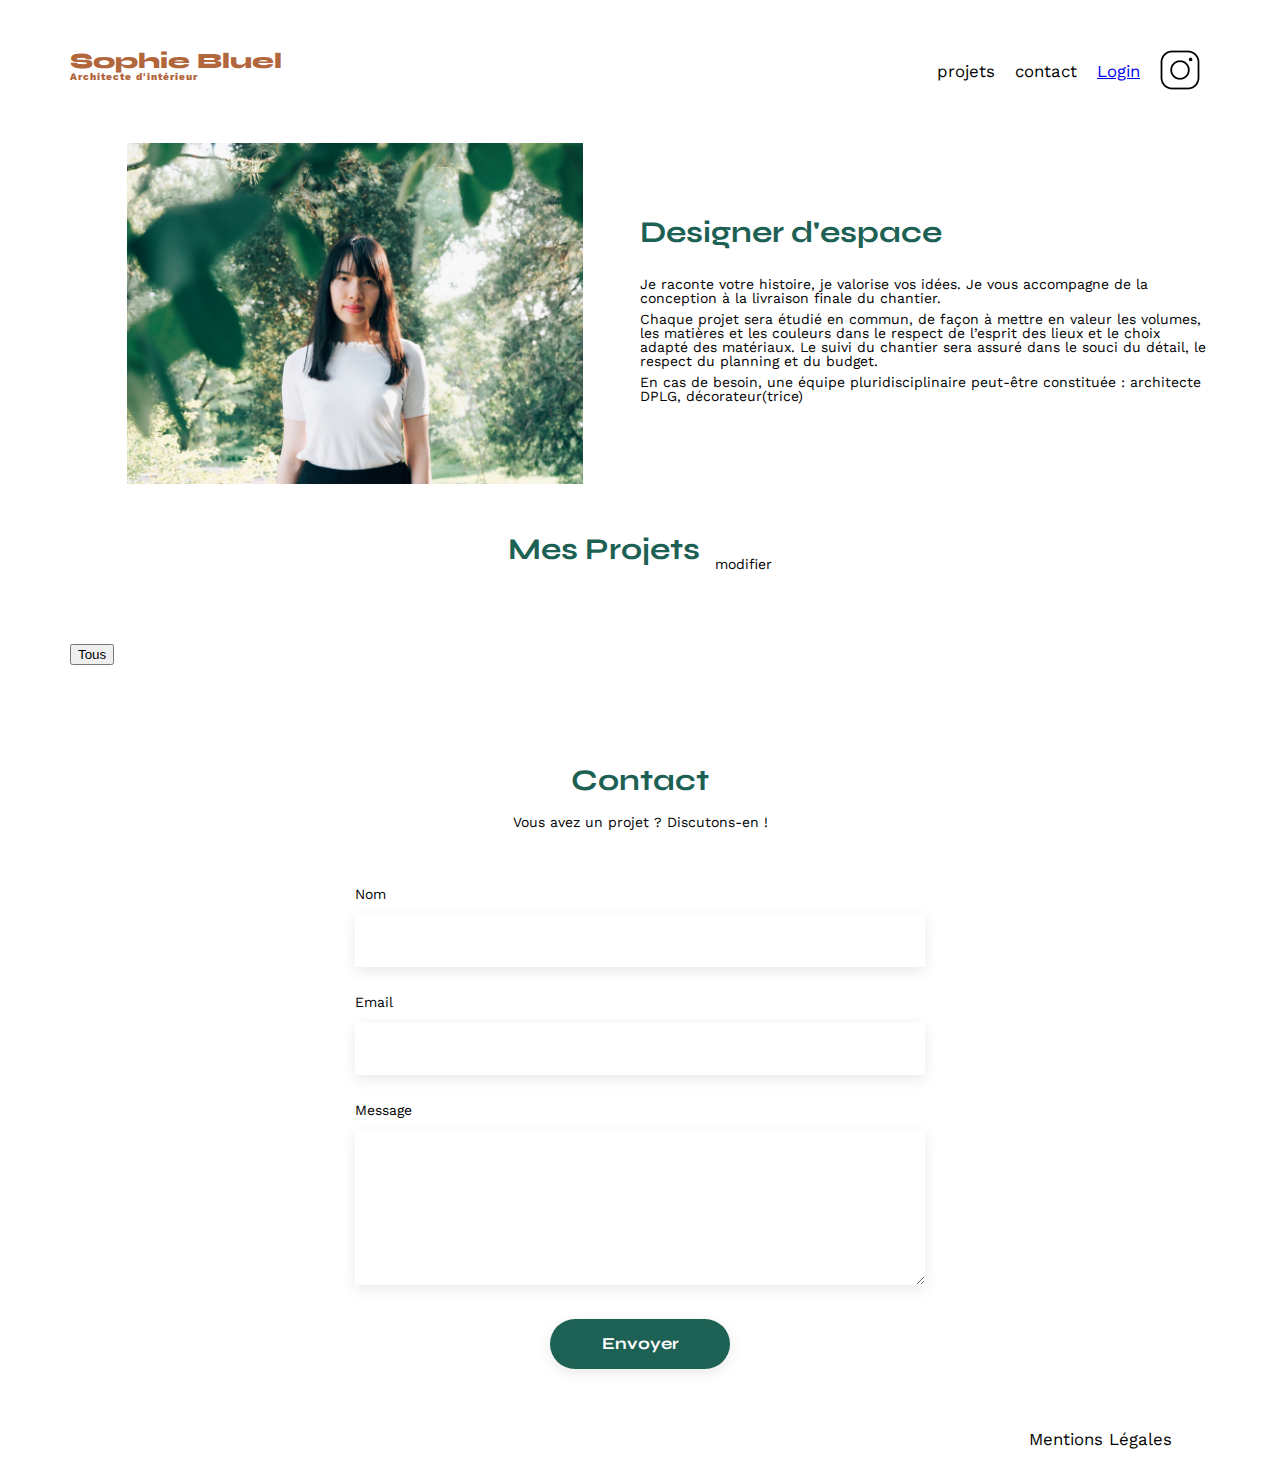
==== Portfolio-architecte-sophie-bluel-master/FrontEnd/index.html @ bfd73a56 "P3 Iniatial commit" ====
<!DOCTYPE html>
<html lang="fr">
<head>
	<meta charset="UTF-8">
	<title>Sophie Bluel - Architecte d'intérieur</title>
	<meta name="viewport" content="width=device-width, initial-scale=1.0">
	<link rel="preconnect" href="https://fonts.googleapis.com">
	<link rel="preconnect" href="https://fonts.gstatic.com" crossorigin>
	<link href="https://fonts.googleapis.com/css2?family=Syne:wght@700;800&family=Work+Sans&display=swap" rel="stylesheet">
	<meta name="description" content="">
	<link rel="stylesheet" href="./assets/style.css">
	<script src="./assets/scripts/scripts.js" defer></script>
</head>
<body>
<header>
	<h1>Sophie Bluel <span>Architecte d'intérieur</span></h1>
	<nav>
		<ul>
			<li>projets</li>
			<li>contact</li>
			<a href="login.html"><li id="loginBtn">login</li></a>
			<li><img src="./assets/icons/instagram.png" alt="Instagram"></li>
		</ul>
	</nav>
</header>
<main>
	<section id="introduction">
		<figure>
			<img src="./assets/images/sophie-bluel.png" alt="">
		</figure>
		<article>
			<h2>Designer d'espace</h2>
			<p>Je raconte votre histoire, je valorise vos idées. Je vous accompagne de la conception à la livraison finale du chantier.</p>
			<p>Chaque projet sera étudié en commun, de façon à mettre en valeur les volumes, les matières et les couleurs dans le respect de l’esprit des lieux et le choix adapté des matériaux. Le suivi du chantier sera assuré dans le souci du détail, le respect du planning et du budget.</p>
			<p>En cas de besoin, une équipe pluridisciplinaire peut-être constituée : architecte DPLG, décorateur(trice)</p>
		</article>
	</section>
	<section id="portfolio">
		<h2>Mes Projets</h2>
		<section class="filters">
			<button class="filterCategory" id="tousBtn" hidden>Tous</button>
		</section>
		<div class="gallery">
		</div>
	</section>
	<section id="contact">
		<h2>Contact</h2>
		<p>Vous avez un projet ? Discutons-en !</p>
		<form action="#" method="post">
			<label for="name">Nom</label>
			<input type="text" name="name" id="name">
			<label for="email">Email</label>
			<input type="email" name="email" id="email">
			<label for="message">Message</label>
			<textarea name="message" id="message" cols="30" rows="10"></textarea>
			<input type="submit" value="Envoyer">
		</form>
	</section>
</main>

<footer>
	<nav>
		<ul>
			<li>Mentions Légales</li>
		</ul>
	</nav>
</footer>
</body>
</html>
---- Portfolio-architecte-sophie-bluel-master/FrontEnd/assets/style.css ----
/* http://meyerweb.com/eric/tools/css/reset/
   v2.0 | 20110126
   License: none (public domain)
*/

html, body, div, span, applet, object, iframe,
h1, h2, h3, h4, h5, h6, p, blockquote, pre,
a, abbr, acronym, address, big, cite, code,
del, dfn, em, img, ins, kbd, q, s, samp,
small, strike, strong, sub, sup, tt, var,
b, u, i, center,
dl, dt, dd, ol, ul, li,
fieldset, form, label, legend,
table, caption, tbody, tfoot, thead, tr, th, td,
article, aside, canvas, details, embed,
figure, figcaption, footer, header, hgroup,
menu, nav, output, ruby, section, summary,
time, mark, audio, video {
	margin: 0;
	padding: 0;
	border: 0;
	font-size: 100%;
	font: inherit;
	vertical-align: baseline;
}
/* HTML5 display-role reset for older browsers */
article, aside, details, figcaption, figure,
footer, header, hgroup, menu, nav, section {
	display: block;
}
body {
	line-height: 1;
}
ol, ul {
	list-style: none;
}
blockquote, q {
	quotes: none;
}
blockquote:before, blockquote:after,
q:before, q:after {
	content: '';
	content: none;
}
table {
	border-collapse: collapse;
	border-spacing: 0;
}
/** end reset css**/
body {
	max-width: 1140px;
	margin:auto;
	font-family: 'Work Sans' ;
	font-size: 14px;
}
header {
	display: flex;
	justify-content: space-between;
	margin: 50px 0
}
section {
	margin: 50px 0
}

h1{
	display: flex;
	flex-direction: column;
	font-family: 'Syne';
	font-size: 22px;
	font-weight: 800;
	color: #B1663C
}

h1 > span {
	font-family: 'Work Sans';
	font-size:10px;
	letter-spacing: 0.1em;
;
}

h2{
	font-family: 'Syne';
	font-weight: 700;
	font-size: 30px;
	color: #1D6154
}
nav ul {
	display: flex;
	align-items: center;
	list-style-type: none;

}
nav li {
	padding: 0 10px;
	font-size: 1.2em;
}

li:hover {
	color: #B1663C;
}
#introduction {
	display: flex;
	align-items: center;
}
#introduction figure {
	flex: 1
}
#introduction img {
	display: block;
	margin: auto;
	width: 80%;
}

#introduction article {
	flex: 1
}
#introduction h2 {
	margin-bottom: 1em;
}

#introduction p {
	margin-bottom: 0.5em;
}
#portfolio h2 {
	text-align: center;
	margin-bottom: 1em;
}
.editionMode {
	display: flex;
	background-color: black;
	width: 100%;
	color: white;
	height: 50px;
	justify-content: center;
	align-items: center;
  }
  
  .editionMode span {
	display: flex;
	gap:9px;
  }
  .projectTitle {
	display: flex;
	justify-content: center;
	align-items: center;
	gap: 10px;
	margin-bottom: 50px;
  }
  
  .projectTitle a {
	display: flex;
	justify-content: center;
	align-items: baseline;
	gap: 5px;
	cursor: pointer;
  }
  
.gallery {
	width: 100%;
	display: grid;
	grid-template-columns: 1fr 1fr 1fr;
	grid-column-gap: 20px;
	grid-row-gap: 20px;
}

.gallery img {
	width: 100%;

}
#contact {
	width: 50%;
margin: auto;
}
#contact > * {
	text-align: center;

}
#contact h2{
	margin-bottom: 20px;
}
#contact form {
	text-align: left;
	margin-top:30px;
	display: flex;
	flex-direction: column;
}

#contact input {
	height: 50px;
	font-size: 1.2em;
	border: none;
	box-shadow: 0px 4px 14px rgba(0, 0, 0, 0.09);
}
#contact label {
	margin: 2em 0 1em 0;
}
#contact textarea {
	border: none;
	box-shadow: 0px 4px 14px rgba(0, 0, 0, 0.09);
}

input[type="submit"]{
	font-family: 'Syne';
	font-weight: 700;
	color: white;
	background-color: #1D6154;
	margin : 2em auto ;
	width: 180px;
	text-align: center;
	border-radius: 60px ;
}

footer nav ul {
	display: flex;
	justify-content: flex-end;
	margin: 2em
}
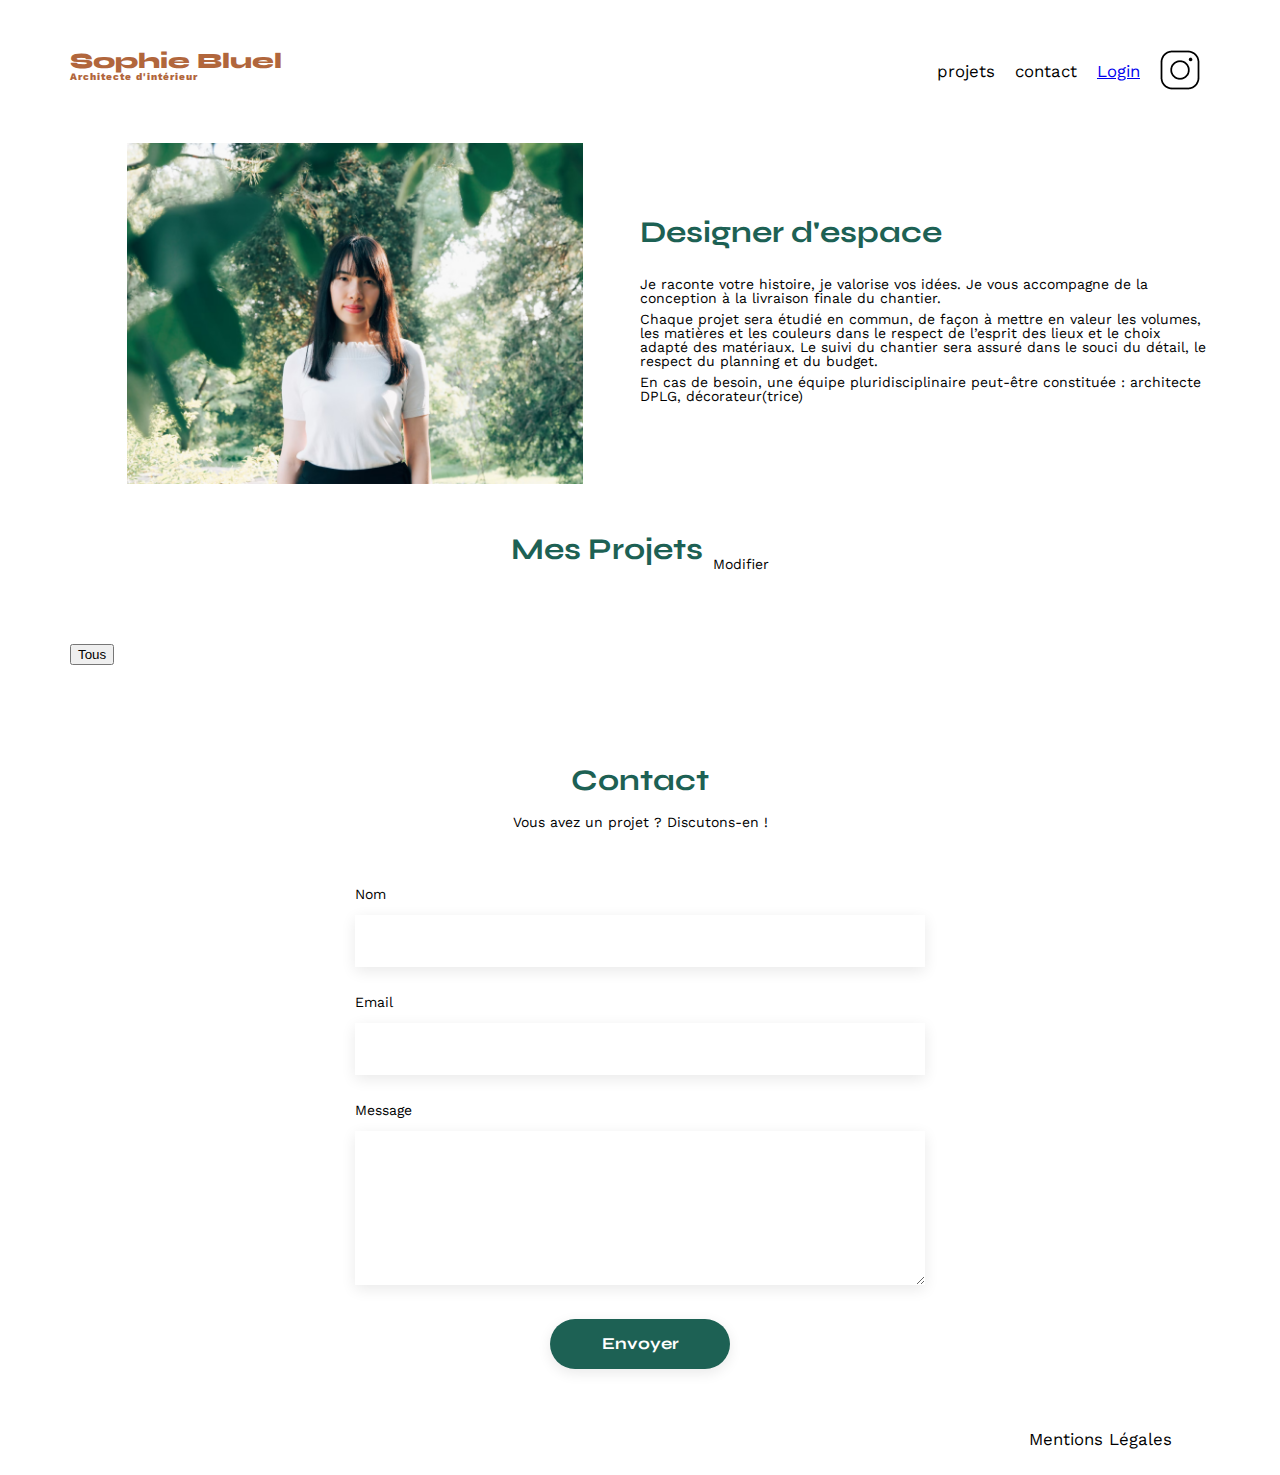
==== commit 86492ef9: "Modal et connexion" ====
--- a/Portfolio-architecte-sophie-bluel-master/FrontEnd/index.html
+++ b/Portfolio-architecte-sophie-bluel-master/FrontEnd/index.html
@@ -1,69 +1,83 @@
 <!DOCTYPE html>
 <html lang="fr">
-<head>
-	<meta charset="UTF-8">
-	<title>Sophie Bluel - Architecte d'intérieur</title>
-	<meta name="viewport" content="width=device-width, initial-scale=1.0">
-	<link rel="preconnect" href="https://fonts.googleapis.com">
-	<link rel="preconnect" href="https://fonts.gstatic.com" crossorigin>
-	<link href="https://fonts.googleapis.com/css2?family=Syne:wght@700;800&family=Work+Sans&display=swap" rel="stylesheet">
-	<meta name="description" content="">
-	<link rel="stylesheet" href="./assets/style.css">
-	<script src="./assets/scripts/scripts.js" defer></script>
-</head>
-<body>
-<header>
-	<h1>Sophie Bluel <span>Architecte d'intérieur</span></h1>
-	<nav>
-		<ul>
-			<li>projets</li>
-			<li>contact</li>
-			<a href="login.html"><li id="loginBtn">login</li></a>
-			<li><img src="./assets/icons/instagram.png" alt="Instagram"></li>
-		</ul>
-	</nav>
-</header>
-<main>
-	<section id="introduction">
-		<figure>
-			<img src="./assets/images/sophie-bluel.png" alt="">
-		</figure>
-		<article>
-			<h2>Designer d'espace</h2>
-			<p>Je raconte votre histoire, je valorise vos idées. Je vous accompagne de la conception à la livraison finale du chantier.</p>
-			<p>Chaque projet sera étudié en commun, de façon à mettre en valeur les volumes, les matières et les couleurs dans le respect de l’esprit des lieux et le choix adapté des matériaux. Le suivi du chantier sera assuré dans le souci du détail, le respect du planning et du budget.</p>
-			<p>En cas de besoin, une équipe pluridisciplinaire peut-être constituée : architecte DPLG, décorateur(trice)</p>
-		</article>
-	</section>
-	<section id="portfolio">
-		<h2>Mes Projets</h2>
-		<section class="filters">
-			<button class="filterCategory" id="tousBtn" hidden>Tous</button>
-		</section>
-		<div class="gallery">
-		</div>
-	</section>
-	<section id="contact">
-		<h2>Contact</h2>
-		<p>Vous avez un projet ? Discutons-en !</p>
-		<form action="#" method="post">
-			<label for="name">Nom</label>
-			<input type="text" name="name" id="name">
-			<label for="email">Email</label>
-			<input type="email" name="email" id="email">
-			<label for="message">Message</label>
-			<textarea name="message" id="message" cols="30" rows="10"></textarea>
-			<input type="submit" value="Envoyer">
-		</form>
-	</section>
-</main>
+  <head>
+    <meta charset="UTF-8" />
+    <title>Sophie Bluel - Architecte d'intérieur</title>
+    <meta name="viewport" content="width=device-width, initial-scale=1.0" />
+    <link rel="preconnect" href="https://fonts.googleapis.com" />
+    <link rel="preconnect" href="https://fonts.gstatic.com" crossorigin />
+    <link
+      href="https://fonts.googleapis.com/css2?family=Syne:wght@700;800&family=Work+Sans&display=swap"
+      rel="stylesheet"
+    />
+    <meta name="description" content="" />
+    <link rel="stylesheet" href="./assets/style.css" />
+    <script src="./assets/scripts/scripts.js" defer></script>
+  </head>
+  <body>
+    <header>
+      <h1>Sophie Bluel <span>Architecte d'intérieur</span></h1>
+      <nav>
+        <ul>
+          <li>projets</li>
+          <li>contact</li>
+          <a href="login.html"><li id="loginBtn">login</li></a>
+          <li><img src="./assets/icons/instagram.png" alt="Instagram" /></li>
+        </ul>
+      </nav>
+    </header>
+    <main>
+      <section id="introduction">
+        <figure>
+          <img src="./assets/images/sophie-bluel.png" alt="" />
+        </figure>
+        <article>
+          <h2>Designer d'espace</h2>
+          <p>
+            Je raconte votre histoire, je valorise vos idées. Je vous accompagne
+            de la conception à la livraison finale du chantier.
+          </p>
+          <p>
+            Chaque projet sera étudié en commun, de façon à mettre en valeur les
+            volumes, les matières et les couleurs dans le respect de l’esprit
+            des lieux et le choix adapté des matériaux. Le suivi du chantier
+            sera assuré dans le souci du détail, le respect du planning et du
+            budget.
+          </p>
+          <p>
+            En cas de besoin, une équipe pluridisciplinaire peut-être constituée
+            : architecte DPLG, décorateur(trice)
+          </p>
+        </article>
+      </section>
+      <section id="portfolio">
+        <h2>Mes Projets</h2>
+        <section class="filters">
+          <button class="filterCategory" id="tousBtn" hidden>Tous</button>
+        </section>
+        <div class="gallery"></div>
+      </section>
+      <section id="contact">
+        <h2>Contact</h2>
+        <p>Vous avez un projet ? Discutons-en !</p>
+        <form action="#" method="post">
+          <label for="name">Nom</label>
+          <input type="text" name="name" id="name" />
+          <label for="email">Email</label>
+          <input type="email" name="email" id="email" />
+          <label for="message">Message</label>
+          <textarea name="message" id="message" cols="30" rows="10"></textarea>
+          <input type="submit" value="Envoyer" />
+        </form>
+      </section>
+    </main>
 
-<footer>
-	<nav>
-		<ul>
-			<li>Mentions Légales</li>
-		</ul>
-	</nav>
-</footer>
-</body>
+    <footer>
+      <nav>
+        <ul>
+          <li>Mentions Légales</li>
+        </ul>
+      </nav>
+    </footer>
+  </body>
 </html>
--- a/Portfolio-architecte-sophie-bluel-master/FrontEnd/assets/style.css
+++ b/Portfolio-architecte-sophie-bluel-master/FrontEnd/assets/style.css
@@ -3,216 +3,332 @@
    License: none (public domain)
 */
 
-html, body, div, span, applet, object, iframe,
-h1, h2, h3, h4, h5, h6, p, blockquote, pre,
-a, abbr, acronym, address, big, cite, code,
-del, dfn, em, img, ins, kbd, q, s, samp,
-small, strike, strong, sub, sup, tt, var,
-b, u, i, center,
-dl, dt, dd, ol, ul, li,
-fieldset, form, label, legend,
-table, caption, tbody, tfoot, thead, tr, th, td,
-article, aside, canvas, details, embed,
-figure, figcaption, footer, header, hgroup,
-menu, nav, output, ruby, section, summary,
-time, mark, audio, video {
-	margin: 0;
-	padding: 0;
-	border: 0;
-	font-size: 100%;
-	font: inherit;
-	vertical-align: baseline;
+html,
+body,
+div,
+span,
+applet,
+object,
+iframe,
+h1,
+h2,
+h3,
+h4,
+h5,
+h6,
+p,
+blockquote,
+pre,
+a,
+abbr,
+acronym,
+address,
+big,
+cite,
+code,
+del,
+dfn,
+em,
+img,
+ins,
+kbd,
+q,
+s,
+samp,
+small,
+strike,
+strong,
+sub,
+sup,
+tt,
+var,
+b,
+u,
+i,
+center,
+dl,
+dt,
+dd,
+ol,
+ul,
+li,
+fieldset,
+form,
+label,
+legend,
+table,
+caption,
+tbody,
+tfoot,
+thead,
+tr,
+th,
+td,
+article,
+aside,
+canvas,
+details,
+embed,
+figure,
+figcaption,
+footer,
+header,
+hgroup,
+menu,
+nav,
+output,
+ruby,
+section,
+summary,
+time,
+mark,
+audio,
+video {
+  margin: 0;
+  padding: 0;
+  border: 0;
+  font-size: 100%;
+  font: inherit;
+  vertical-align: baseline;
 }
 /* HTML5 display-role reset for older browsers */
-article, aside, details, figcaption, figure,
-footer, header, hgroup, menu, nav, section {
-	display: block;
+article,
+aside,
+details,
+figcaption,
+figure,
+footer,
+header,
+hgroup,
+menu,
+nav,
+section {
+  display: block;
 }
 body {
-	line-height: 1;
-}
-ol, ul {
-	list-style: none;
-}
-blockquote, q {
-	quotes: none;
-}
-blockquote:before, blockquote:after,
-q:before, q:after {
-	content: '';
-	content: none;
+  line-height: 1;
+}
+ol,
+ul {
+  list-style: none;
+}
+blockquote,
+q {
+  quotes: none;
+}
+blockquote:before,
+blockquote:after,
+q:before,
+q:after {
+  content: "";
+  content: none;
 }
 table {
-	border-collapse: collapse;
-	border-spacing: 0;
+  border-collapse: collapse;
+  border-spacing: 0;
 }
 /** end reset css**/
 body {
-	max-width: 1140px;
-	margin:auto;
-	font-family: 'Work Sans' ;
-	font-size: 14px;
+  max-width: 1140px;
+  margin: auto;
+  font-family: "Work Sans";
+  font-size: 14px;
 }
 header {
-	display: flex;
-	justify-content: space-between;
-	margin: 50px 0
+  display: flex;
+  justify-content: space-between;
+  margin: 50px 0;
 }
 section {
-	margin: 50px 0
-}
-
-h1{
-	display: flex;
-	flex-direction: column;
-	font-family: 'Syne';
-	font-size: 22px;
-	font-weight: 800;
-	color: #B1663C
+  margin: 50px 0;
+}
+
+h1 {
+  display: flex;
+  flex-direction: column;
+  font-family: "Syne";
+  font-size: 22px;
+  font-weight: 800;
+  color: #b1663c;
 }
 
 h1 > span {
-	font-family: 'Work Sans';
-	font-size:10px;
-	letter-spacing: 0.1em;
-;
-}
-
-h2{
-	font-family: 'Syne';
-	font-weight: 700;
-	font-size: 30px;
-	color: #1D6154
+  font-family: "Work Sans";
+  font-size: 10px;
+  letter-spacing: 0.1em;
+}
+
+h2 {
+  font-family: "Syne";
+  font-weight: 700;
+  font-size: 30px;
+  color: #1d6154;
 }
 nav ul {
-	display: flex;
-	align-items: center;
-	list-style-type: none;
-
+  display: flex;
+  align-items: center;
+  list-style-type: none;
 }
 nav li {
-	padding: 0 10px;
-	font-size: 1.2em;
+  padding: 0 10px;
+  font-size: 1.2em;
 }
 
 li:hover {
-	color: #B1663C;
+  color: #b1663c;
 }
 #introduction {
-	display: flex;
-	align-items: center;
+  display: flex;
+  align-items: center;
 }
 #introduction figure {
-	flex: 1
+  flex: 1;
 }
 #introduction img {
-	display: block;
-	margin: auto;
-	width: 80%;
+  display: block;
+  margin: auto;
+  width: 80%;
 }
 
 #introduction article {
-	flex: 1
+  flex: 1;
 }
 #introduction h2 {
-	margin-bottom: 1em;
+  margin-bottom: 1em;
 }
 
 #introduction p {
-	margin-bottom: 0.5em;
+  margin-bottom: 0.5em;
 }
 #portfolio h2 {
-	text-align: center;
-	margin-bottom: 1em;
+  text-align: center;
+  margin-bottom: 1em;
 }
 .editionMode {
-	display: flex;
-	background-color: black;
-	width: 100%;
-	color: white;
-	height: 50px;
-	justify-content: center;
-	align-items: center;
-  }
-  
-  .editionMode span {
-	display: flex;
-	gap:9px;
-  }
-  .projectTitle {
-	display: flex;
-	justify-content: center;
-	align-items: center;
-	gap: 10px;
-	margin-bottom: 50px;
-  }
-  
-  .projectTitle a {
-	display: flex;
-	justify-content: center;
-	align-items: baseline;
-	gap: 5px;
-	cursor: pointer;
-  }
-  
+  display: flex;
+  background-color: black;
+  width: 100%;
+  color: white;
+  height: 50px;
+  justify-content: center;
+  align-items: center;
+}
+
+.editionMode span {
+  display: flex;
+  gap: 9px;
+}
+.projectTitle {
+  display: flex;
+  justify-content: center;
+  align-items: center;
+  gap: 10px;
+  margin-bottom: 50px;
+}
+
+.projectTitle a {
+  display: flex;
+  justify-content: center;
+  align-items: baseline;
+  gap: 5px;
+  cursor: pointer;
+}
+
 .gallery {
-	width: 100%;
-	display: grid;
-	grid-template-columns: 1fr 1fr 1fr;
-	grid-column-gap: 20px;
-	grid-row-gap: 20px;
+  width: 100%;
+  display: grid;
+  grid-template-columns: 1fr 1fr 1fr;
+  grid-column-gap: 20px;
+  grid-row-gap: 20px;
 }
 
 .gallery img {
-	width: 100%;
-
+  width: 100%;
 }
 #contact {
-	width: 50%;
-margin: auto;
+  width: 50%;
+  margin: auto;
 }
 #contact > * {
-	text-align: center;
-
-}
-#contact h2{
-	margin-bottom: 20px;
+  text-align: center;
+}
+#contact h2 {
+  margin-bottom: 20px;
 }
 #contact form {
-	text-align: left;
-	margin-top:30px;
-	display: flex;
-	flex-direction: column;
+  text-align: left;
+  margin-top: 30px;
+  display: flex;
+  flex-direction: column;
 }
 
 #contact input {
-	height: 50px;
-	font-size: 1.2em;
-	border: none;
-	box-shadow: 0px 4px 14px rgba(0, 0, 0, 0.09);
+  height: 50px;
+  font-size: 1.2em;
+  border: none;
+  box-shadow: 0px 4px 14px rgba(0, 0, 0, 0.09);
 }
 #contact label {
-	margin: 2em 0 1em 0;
+  margin: 2em 0 1em 0;
 }
 #contact textarea {
-	border: none;
-	box-shadow: 0px 4px 14px rgba(0, 0, 0, 0.09);
-}
-
-input[type="submit"]{
-	font-family: 'Syne';
-	font-weight: 700;
-	color: white;
-	background-color: #1D6154;
-	margin : 2em auto ;
-	width: 180px;
-	text-align: center;
-	border-radius: 60px ;
+  border: none;
+  box-shadow: 0px 4px 14px rgba(0, 0, 0, 0.09);
+}
+
+input[type="submit"] {
+  font-family: "Syne";
+  font-weight: 700;
+  color: white;
+  background-color: #1d6154;
+  margin: 2em auto;
+  width: 180px;
+  text-align: center;
+  border-radius: 60px;
 }
 
 footer nav ul {
-	display: flex;
-	justify-content: flex-end;
-	margin: 2em
-}
-
+  display: flex;
+  justify-content: flex-end;
+  margin: 2em;
+}
+
+/* Styles pour la modal */
+
+.modal-overlay {
+  display: none;
+  position: fixed;
+  z-index: 999;
+  left: 0;
+  top: 0;
+  width: 100%;
+  height: 100%;
+  background-color: rgba(0, 0, 0, 0.4);
+}
+
+.modal-content {
+  position: absolute;
+  top: 50%;
+  left: 50%;
+  transform: translate(-50%, -50%);
+  background-color: #fefefe;
+  padding: 20px;
+  border: 1px solid #888;
+  border-radius: 10px;
+  box-shadow: 0 4px 8px rgba(0, 0, 0, 0.2);
+  max-width: 80%;
+  width: 716px;
+  height: 688px;
+}
+
+.close-modal-btn {
+  position: absolute;
+  top: 10px;
+  right: 10px;
+  cursor: pointer;
+  font-size: 24px;
+}
+
+.close-modal-btn:hover {
+  color: #000;
+}
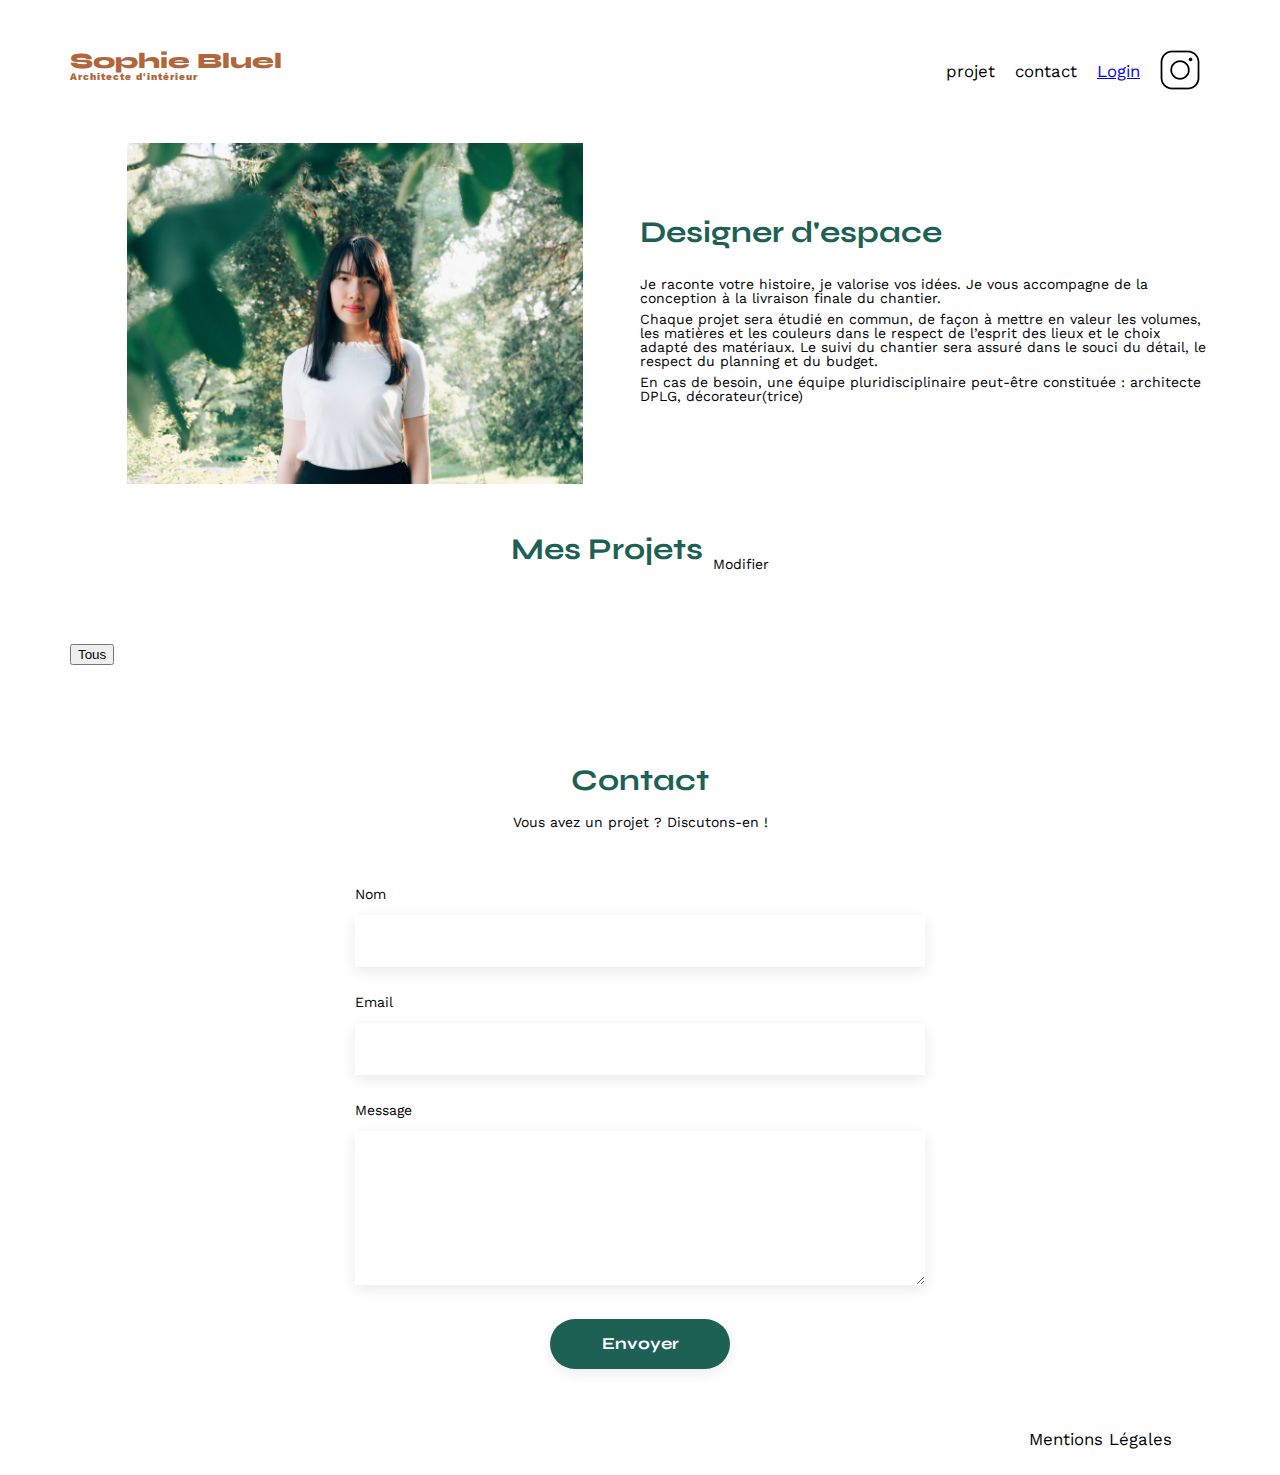
==== commit 1d7127b7: "Modal et connexion" ====
--- a/Portfolio-architecte-sophie-bluel-master/FrontEnd/index.html
+++ b/Portfolio-architecte-sophie-bluel-master/FrontEnd/index.html
@@ -19,7 +19,7 @@
       <h1>Sophie Bluel <span>Architecte d'intérieur</span></h1>
       <nav>
         <ul>
-          <li>projets</li>
+          <li>projet</li>
           <li>contact</li>
           <a href="login.html"><li id="loginBtn">login</li></a>
           <li><img src="./assets/icons/instagram.png" alt="Instagram" /></li>
